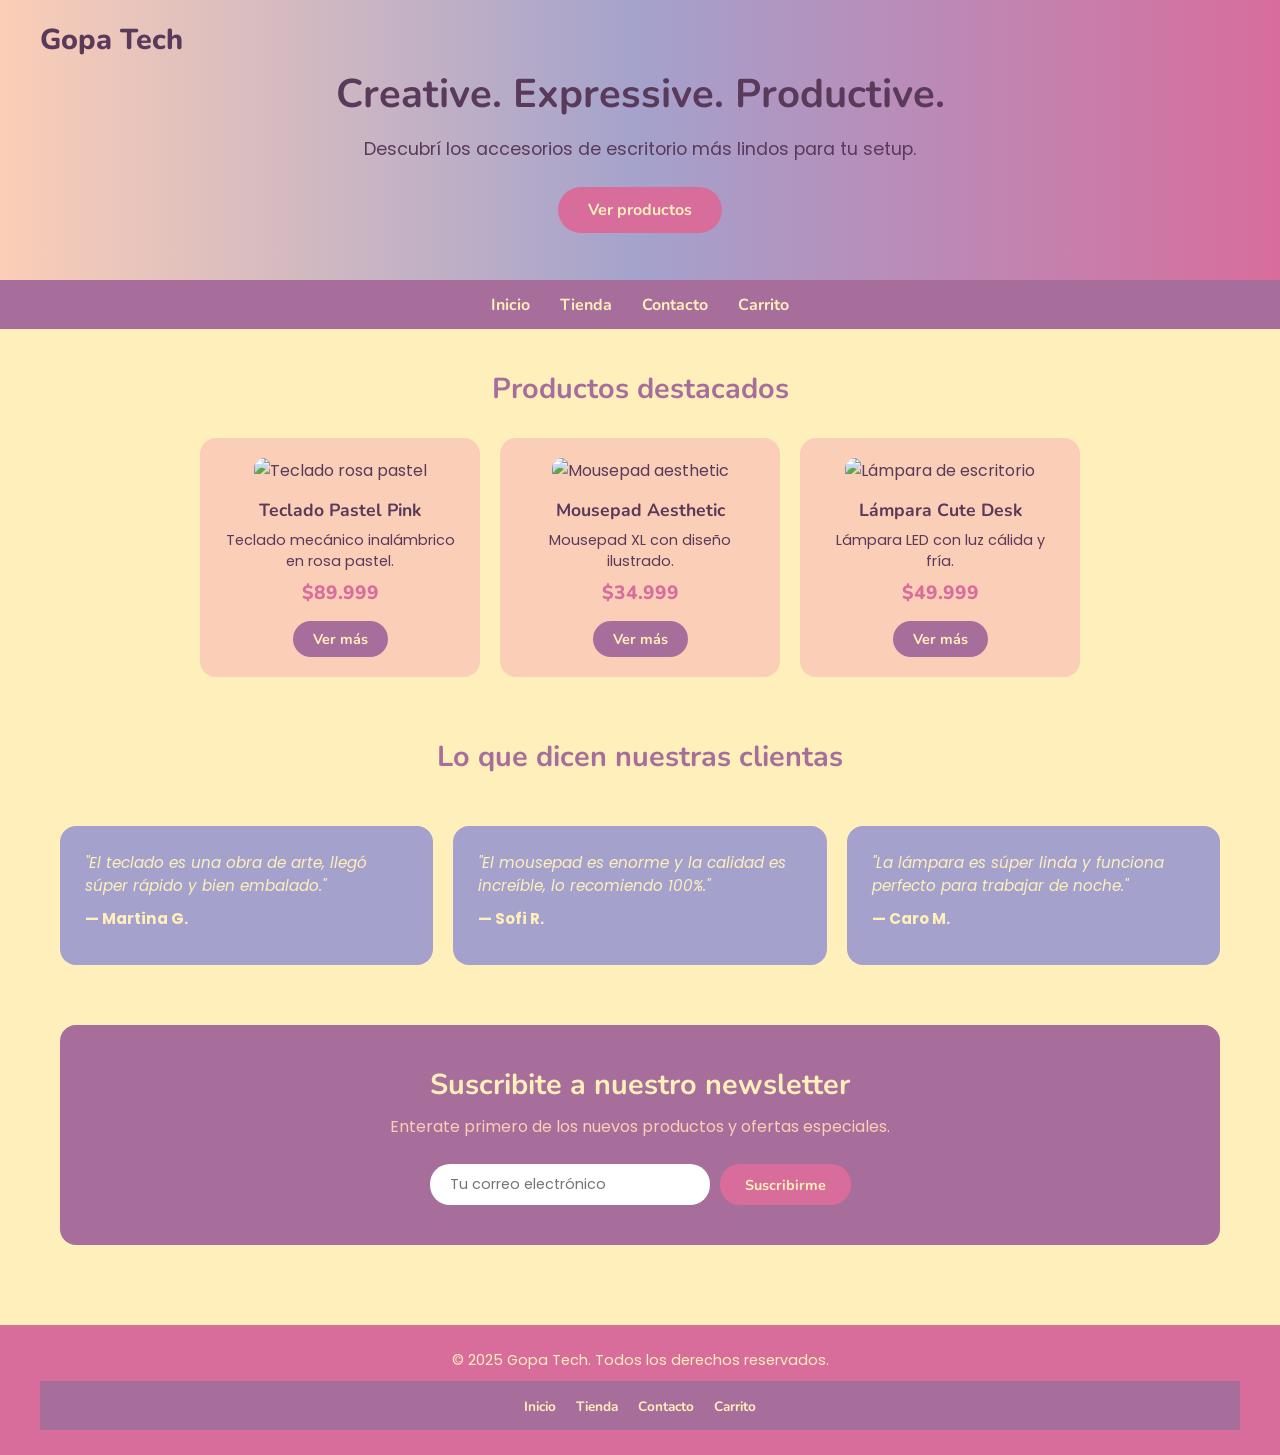
==== index.html @ 10c577bb "Estructura base del proyecto - HTML y CSS" ====
<!DOCTYPE html>
<html lang="es">
<head>
  <meta charset="UTF-8" />
  <meta name="viewport" content="width=device-width, initial-scale=1.0" />
  <title>Gopa Tech</title>
  <link rel="stylesheet" href="styles.css" />
</head>
<body>

  <!-- ENCABEZADO / BANNER -->
  <header class="banner">
    <h1>Gopa Tech</h1>
    <div class="banner-centro">
      <h2>Creative. Expressive. Productive.</h2>
      <p>Descubrí los accesorios de escritorio más lindos para tu setup.</p>
      <a href="tienda.html">Ver productos</a>
    </div>
  </header>

  <!-- NAVEGACIÓN -->
  <nav>
    <ul>
      <li><a href="index.html">Inicio</a></li>
      <li><a href="tienda.html">Tienda</a></li>
      <li><a href="contacto.html">Contacto</a></li>
      <li><a href="carrito.html">Carrito</a></li>
    </ul>
  </nav>

  <!-- CONTENIDO PRINCIPAL -->
  <main>

    <!-- SECCIÓN PRODUCTOS DESTACADOS -->
    <section class="productos-destacados">
      <h2>Productos destacados</h2>

      <div class="contenedor-productos">

        <article class="card-producto">
          <img src="img/teclado.jpg" alt="Teclado rosa pastel" />
          <h3>Teclado Pastel Pink</h3>
          <p>Teclado mecánico inalámbrico en rosa pastel.</p>
          <p class="precio">$89.999</p>
          <a href="tienda.html">Ver más</a>
        </article>

        <article class="card-producto">
          <img src="img/mousepad.jpg" alt="Mousepad aesthetic" />
          <h3>Mousepad Aesthetic</h3>
          <p>Mousepad XL con diseño ilustrado.</p>
          <p class="precio">$34.999</p>
          <a href="tienda.html">Ver más</a>
        </article>

        <article class="card-producto">
          <img src="img/lampara.jpg" alt="Lámpara de escritorio" />
          <h3>Lámpara Cute Desk</h3>
          <p>Lámpara LED con luz cálida y fría.</p>
          <p class="precio">$49.999</p>
          <a href="tienda.html">Ver más</a>
        </article>

      </div>
    </section>

    <!-- SECCIÓN RESEÑAS -->
    <section class="resenas">
      <h2>Lo que dicen nuestras clientas</h2>

      <section class="card-resena">
        <p>"El teclado es una obra de arte, llegó súper rápido y bien embalado."</p>
        <p><strong>— Martina G.</strong></p>
      </section>

      <section class="card-resena">
        <p>"El mousepad es enorme y la calidad es increíble, lo recomiendo 100%."</p>
        <p><strong>— Sofi R.</strong></p>
      </section>

      <section class="card-resena">
        <p>"La lámpara es súper linda y funciona perfecto para trabajar de noche."</p>
        <p><strong>— Caro M.</strong></p>
      </section>

    </section>

    <!-- SECCIÓN NEWSLETTER -->
    <section class="newsletter">
      <h2>Suscribite a nuestro newsletter</h2>
      <p>Enterate primero de los nuevos productos y ofertas especiales.</p>
      <form>
        <input type="email" placeholder="Tu correo electrónico" />
        <button type="submit">Suscribirme</button>
      </form>
    </section>

  </main>

  <!-- PIE DE PÁGINA -->
  <footer>
    <p>© 2025 Gopa Tech. Todos los derechos reservados.</p>
    <nav>
      <ul>
        <li><a href="index.html">Inicio</a></li>
        <li><a href="tienda.html">Tienda</a></li>
        <li><a href="contacto.html">Contacto</a></li>
        <li><a href="carrito.html">Carrito</a></li>
      </ul>
    </nav>
  </footer>

</body>
</html>
---- styles.css ----
/* ================================
   GOPA TECH — styles.css
   ================================ */

/* --- Google Fonts --- */
@import url('https://fonts.googleapis.com/css2?family=Nunito:wght@400;700;800&family=Poppins:wght@400;500&display=swap');

/* --- Reset básico --- */
* {
  margin: 0;
  padding: 0;
  box-sizing: border-box;
}

body {
  font-family: 'Poppins', sans-serif;
  background-color: #ffefba;
  color: #5a3a5a;
}

img {
  max-width: 100%;
}

a {
  text-decoration: none;
  color: #a76e9c;
}

ul {
  list-style: none;
}

h1, h2, h3 {
  font-family: 'Nunito', sans-serif;
}

/* ================================
   HEADER / BANNER
   ================================ */
.banner {
  background: linear-gradient(to right, #fbceb7, #a4a2cc, #d86d9c);
  padding: 40px 40px;
  min-height: 280px;
  position: relative;
  display: flex;
  flex-direction: column;
  justify-content: center;
}

.banner h1 {
  font-size: 1.8rem;
  color: #5a3a5a;
  font-weight: 800;
  position: absolute;
  top: 20px;
  left: 40px;
}

.banner-centro {
  text-align: center;
  margin-top: 20px;
}

.banner-centro h2 {
  font-size: 2.5rem;
  color: #5a3a5a;
  margin-bottom: 15px;
}

.banner-centro p {
  font-size: 1.1rem;
  color: #5a3a5a;
  margin-bottom: 25px;
}

.banner-centro a {
  background-color: #d86d9c;
  color: #ffefba;
  padding: 12px 30px;
  border-radius: 30px;
  font-family: 'Nunito', sans-serif;
  font-weight: 700;
  font-size: 1rem;
  display: inline-block;
}

.banner-centro a:hover {
  background-color: #a76e9c;
}

/* ================================
   NAV
   ================================ */
nav {
  background-color: #a76e9c;
  padding: 12px 40px;
}

nav ul {
  display: flex;
  justify-content: center;
  gap: 30px;
}

nav ul li a {
  color: #ffefba;
  font-family: 'Nunito', sans-serif;
  font-weight: 700;
  font-size: 1rem;
}

nav ul li a:hover {
  color: #fbceb7;
}

/* ================================
   MAIN
   ================================ */
main {
  padding: 40px 20px;
  max-width: 1200px;
  margin: 0 auto;
}

/* ================================
   HERO
   ================================ */
.hero {
  background: linear-gradient(to right, #fbceb7, #a4a2cc);
  padding: 60px 40px;
  text-align: center;
  border-radius: 16px;
  margin-bottom: 60px;
}

.hero h2 {
  font-size: 2.5rem;
  color: #5a3a5a;
  margin-bottom: 15px;
}

.hero p {
  font-size: 1.1rem;
  color: #5a3a5a;
  margin-bottom: 25px;
}

.hero a {
  background-color: #d86d9c;
  color: #ffefba;
  padding: 12px 30px;
  border-radius: 30px;
  font-family: 'Nunito', sans-serif;
  font-weight: 700;
  font-size: 1rem;
}

.hero a:hover {
  background-color: #a76e9c;
}

/* ================================
   PRODUCTOS DESTACADOS — FLEXBOX
   ================================ */
.productos-destacados {
  margin-bottom: 60px;
}

.productos-destacados h2 {
  font-size: 1.8rem;
  color: #a76e9c;
  margin-bottom: 30px;
  text-align: center;
}

.contenedor-productos {
  display: flex;
  flex-wrap: wrap;
  gap: 20px;
  justify-content: center;
}

.card-producto {
  background-color: #fbceb7;
  border-radius: 16px;
  padding: 20px;
  width: 280px;
  text-align: center;
}

.card-producto img {
  width: 100%;
  height: 180px;
  object-fit: cover;
  border-radius: 10px;
  margin-bottom: 15px;
}

.card-producto h3 {
  font-size: 1.1rem;
  color: #5a3a5a;
  margin-bottom: 8px;
}

.card-producto p {
  font-size: 0.9rem;
  color: #5a3a5a;
  margin-bottom: 8px;
}

.card-producto .precio {
  font-family: 'Nunito', sans-serif;
  font-weight: 800;
  font-size: 1.2rem;
  color: #d86d9c;
  margin-bottom: 15px;
}

.card-producto a {
  background-color: #a76e9c;
  color: #ffefba;
  padding: 8px 20px;
  border-radius: 20px;
  font-family: 'Nunito', sans-serif;
  font-weight: 700;
  font-size: 0.9rem;
  display: inline-block;
}

.card-producto a:hover {
  background-color: #d86d9c;
}

/* ================================
   RESEÑAS — GRID
   ================================ */
.resenas {
  margin-bottom: 60px;
}

.resenas h2 {
  font-size: 1.8rem;
  color: #a76e9c;
  margin-bottom: 30px;
  text-align: center;
}

.resenas {
  display: grid;
  grid-template-columns: 1fr 1fr 1fr;
  gap: 20px;
}

.resenas h2 {
  grid-column: 1 / 4;
}

.card-resena {
  background-color: #a4a2cc;
  border-radius: 16px;
  padding: 25px;
}

.card-resena p {
  font-size: 0.95rem;
  color: #ffefba;
  margin-bottom: 10px;
  font-style: italic;
}

.card-resena p strong {
  font-style: normal;
  color: #ffefba;
}

/* ================================
   NEWSLETTER
   ================================ */
.newsletter {
  background-color: #a76e9c;
  border-radius: 16px;
  padding: 40px;
  text-align: center;
  margin-bottom: 40px;
}

.newsletter h2 {
  font-size: 1.8rem;
  color: #ffefba;
  margin-bottom: 10px;
}

.newsletter p {
  color: #fbceb7;
  margin-bottom: 25px;
}

.newsletter form {
  display: flex;
  justify-content: center;
  gap: 10px;
  flex-wrap: wrap;
}

.newsletter input {
  padding: 10px 20px;
  border-radius: 20px;
  border: none;
  font-family: 'Poppins', sans-serif;
  font-size: 0.9rem;
  width: 280px;
}

.newsletter button {
  padding: 10px 25px;
  border-radius: 20px;
  border: none;
  background-color: #d86d9c;
  color: #ffefba;
  font-family: 'Nunito', sans-serif;
  font-weight: 700;
  font-size: 0.9rem;
  cursor: pointer;
}

.newsletter button:hover {
  background-color: #ffefba;
  color: #d86d9c;
}

/* ================================
   FOOTER
   ================================ */
footer {
  background-color: #d86d9c;
  padding: 25px 40px;
  text-align: center;
}

footer p {
  color: #ffefba;
  font-size: 0.9rem;
  margin-bottom: 10px;
}

footer nav ul {
  display: flex;
  justify-content: center;
  gap: 20px;
  background-color: transparent;
  padding: 0;
}

footer nav ul li a {
  color: #ffefba;
  font-size: 0.85rem;
}

footer nav ul li a:hover {
  color: #fbceb7;
}

/* ================================
   TÍTULO DE PÁGINA
   ================================ */
.titulo-pagina {
  text-align: center;
  margin-bottom: 40px;
}

.titulo-pagina h2 {
  font-size: 2rem;
  color: #a76e9c;
  margin-bottom: 10px;
}

.titulo-pagina p {
  font-size: 1rem;
  color: #5a3a5a;
}

/* ================================
   CATÁLOGO — FLEXBOX
   ================================ */
.catalogo {
  display: flex;
  flex-wrap: wrap;
  gap: 20px;
  justify-content: center;
  margin-bottom: 60px;
}

/* ================================
   MEDIA QUERIES
   ================================ */

/* Tablet */
@media (max-width: 768px) {
  .resenas {
    grid-template-columns: 1fr 1fr;
  }

  .resenas h2 {
    grid-column: 1 / 3;
  }

  nav ul {
    gap: 15px;
  }

  .hero h2 {
    font-size: 1.8rem;
  }
}

/* Mobile */
@media (max-width: 480px) {
  header {
    padding: 20px;
  }

  header h1 {
    font-size: 1.8rem;
  }

  .hero {
    padding: 40px 20px;
  }

  .hero h2 {
    font-size: 1.5rem;
  }

  .contenedor-productos {
    flex-direction: column;
    align-items: center;
  }

  .resenas {
    grid-template-columns: 1fr;
  }

  .resenas h2 {
    grid-column: 1 / 2;
  }

  nav ul {
    flex-direction: column;
    align-items: center;
    gap: 10px;
  }

  footer nav ul {
    flex-direction: column;
    gap: 8px;
  }
}
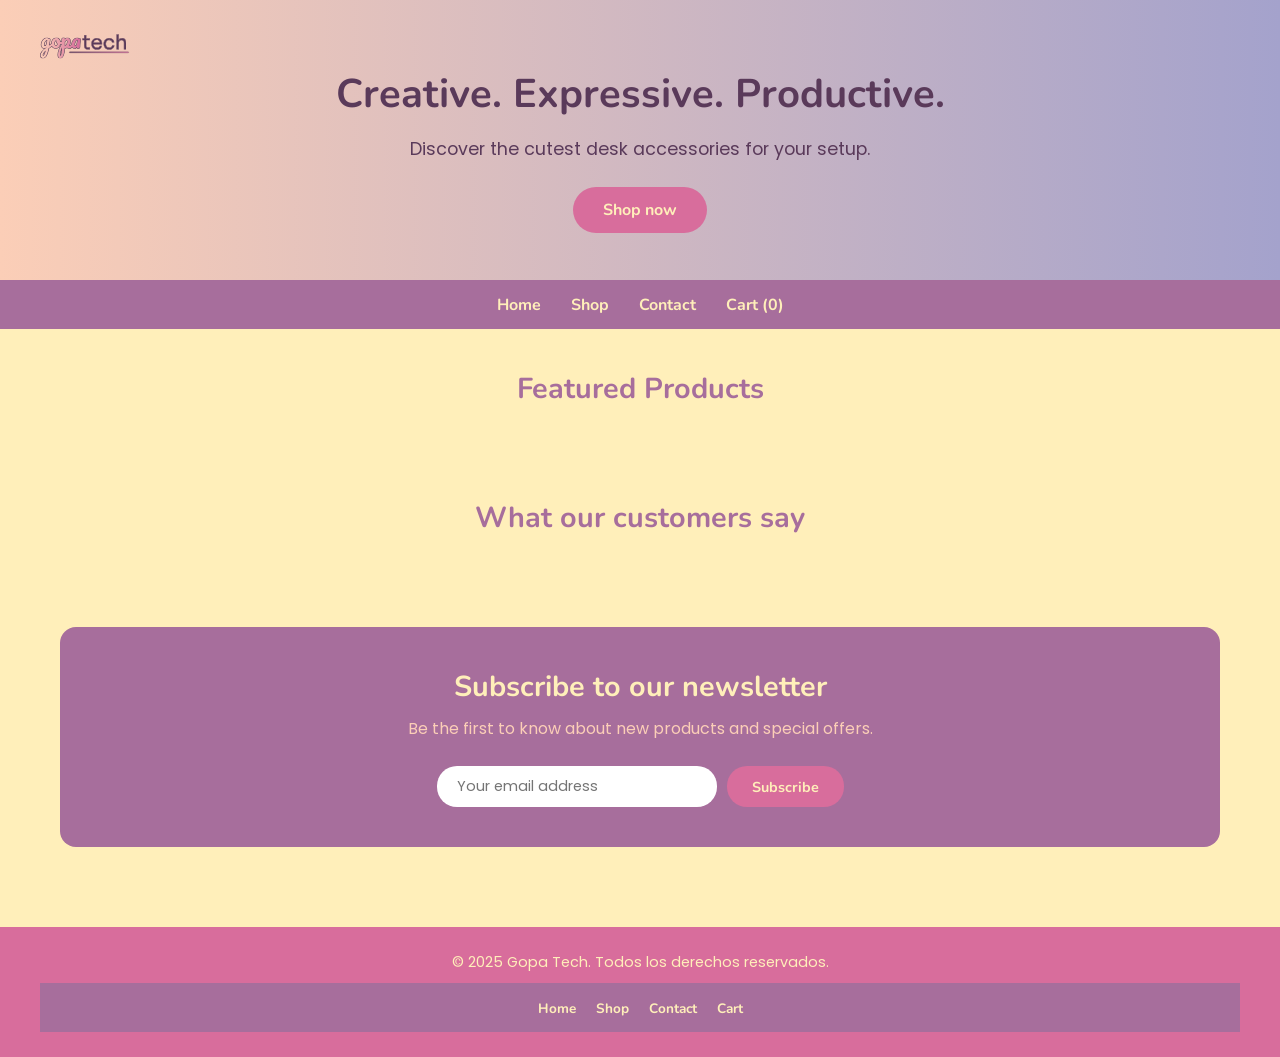
==== commit b81c1f74: "Proyecto final completo - traduccion a ingles, README actualizado" ====
--- a/index.html
+++ b/index.html
@@ -10,88 +10,70 @@
 
   <!-- ENCABEZADO / BANNER -->
   <header class="banner">
-    <h1>Gopa Tech</h1>
+    <img src="img/logo.svg" alt="Gopa Tech" class="logo-imagen" />
     <div class="banner-centro">
       <h2>Creative. Expressive. Productive.</h2>
-      <p>Descubrí los accesorios de escritorio más lindos para tu setup.</p>
-      <a href="tienda.html">Ver productos</a>
+      <p>Discover the cutest desk accessories for your setup.</p>
+      <a href="tienda.html">Shop now</a>
     </div>
   </header>
 
   <!-- NAVEGACIÓN -->
   <nav>
     <ul>
-      <li><a href="index.html">Inicio</a></li>
-      <li><a href="tienda.html">Tienda</a></li>
-      <li><a href="contacto.html">Contacto</a></li>
-      <li><a href="carrito.html">Carrito</a></li>
+      <li><a href="index.html">Home</a></li>
+      <li><a href="tienda.html">Shop</a></li>
+      <li><a href="contacto.html">Contact</a></li>
+      <li><button class="link-carrito" id="abrir-carrito">Cart <span id="contador-carrito">(0)</span></button></li>
     </ul>
   </nav>
+
+  <!-- PANEL LATERAL DEL CARRITO -->
+  <div id="fondo-carrito" class="fondo-carrito"></div>
+  <aside id="panel-carrito" class="panel-carrito">
+    <div class="panel-carrito-header">
+      <h2>Cart</h2>
+      <button id="cerrar-carrito" class="cerrar-carrito" aria-label="Cerrar carrito">✕</button>
+    </div>
+
+    <div id="panel-carrito-items" class="panel-carrito-items">
+      <!-- Se llena con JavaScript -->
+    </div>
+
+    <div class="panel-carrito-footer">
+      <p class="panel-carrito-total">Total: <span id="panel-carrito-total">$0</span></p>
+      <a href="carrito.html" class="btn-ver-carrito">View full cart</a>
+    </div>
+  </aside>
 
   <!-- CONTENIDO PRINCIPAL -->
   <main>
 
     <!-- SECCIÓN PRODUCTOS DESTACADOS -->
     <section class="productos-destacados">
-      <h2>Productos destacados</h2>
+      <h2>Featured Products</h2>
 
-      <div class="contenedor-productos">
-
-        <article class="card-producto">
-          <img src="img/teclado.jpg" alt="Teclado rosa pastel" />
-          <h3>Teclado Pastel Pink</h3>
-          <p>Teclado mecánico inalámbrico en rosa pastel.</p>
-          <p class="precio">$89.999</p>
-          <a href="tienda.html">Ver más</a>
-        </article>
-
-        <article class="card-producto">
-          <img src="img/mousepad.jpg" alt="Mousepad aesthetic" />
-          <h3>Mousepad Aesthetic</h3>
-          <p>Mousepad XL con diseño ilustrado.</p>
-          <p class="precio">$34.999</p>
-          <a href="tienda.html">Ver más</a>
-        </article>
-
-        <article class="card-producto">
-          <img src="img/lampara.jpg" alt="Lámpara de escritorio" />
-          <h3>Lámpara Cute Desk</h3>
-          <p>Lámpara LED con luz cálida y fría.</p>
-          <p class="precio">$49.999</p>
-          <a href="tienda.html">Ver más</a>
-        </article>
-
+      <div class="contenedor-productos" id="destacados">
       </div>
     </section>
 
     <!-- SECCIÓN RESEÑAS -->
     <section class="resenas">
-      <h2>Lo que dicen nuestras clientas</h2>
+      <h2>What our customers say</h2>
 
-      <section class="card-resena">
-        <p>"El teclado es una obra de arte, llegó súper rápido y bien embalado."</p>
-        <p><strong>— Martina G.</strong></p>
-      </section>
-
-      <section class="card-resena">
-        <p>"El mousepad es enorme y la calidad es increíble, lo recomiendo 100%."</p>
-        <p><strong>— Sofi R.</strong></p>
-      </section>
-
-      <section class="card-resena">
-        <p>"La lámpara es súper linda y funciona perfecto para trabajar de noche."</p>
-        <p><strong>— Caro M.</strong></p>
-      </section>
+      <div id="lista-resenas" class="lista-resenas">
+        <!-- Se llena con JavaScript -->
+      </div>
 
     </section>
 
     <!-- SECCIÓN NEWSLETTER -->
     <section class="newsletter">
-      <h2>Suscribite a nuestro newsletter</h2>
-      <p>Enterate primero de los nuevos productos y ofertas especiales.</p>
+      <h2>Subscribe to our newsletter</h2>
+      <p>Be the first to know about new products and special offers.</p>
       <form>
-        <input type="email" placeholder="Tu correo electrónico" />
-        <button type="submit">Suscribirme</button>
+        <input type="email" placeholder="Your email address" />
+        <button type="submit">Subscribe</button>
       </form>
     </section>
 
@@ -102,13 +84,14 @@
     <p>© 2025 Gopa Tech. Todos los derechos reservados.</p>
     <nav>
       <ul>
-        <li><a href="index.html">Inicio</a></li>
-        <li><a href="tienda.html">Tienda</a></li>
-        <li><a href="contacto.html">Contacto</a></li>
-        <li><a href="carrito.html">Carrito</a></li>
+        <li><a href="index.html">Home</a></li>
+        <li><a href="tienda.html">Shop</a></li>
+        <li><a href="contacto.html">Contact</a></li>
+        <li><a href="carrito.html">Cart</a></li>
       </ul>
     </nav>
   </footer>
 
+  <script src="script.js"></script>
 </body>
 </html>
--- a/styles.css
+++ b/styles.css
@@ -1,9 +1,5 @@
-/* ================================
-   GOPA TECH — styles.css
-   ================================ */
-
 /* --- Google Fonts --- */
-@import url('https://fonts.googleapis.com/css2?family=Nunito:wght@400;700;800&family=Poppins:wght@400;500&display=swap');
+@import url('https://fonts.googleapis.com/css2?family=Nunito:wght@400;700;800&family=Poppins:wght@400;500&family=Pacifico&family=Sora:wght@400;600;700&display=swap');
 
 /* --- Reset básico --- */
 * {
@@ -39,7 +35,7 @@
    HEADER / BANNER
    ================================ */
 .banner {
-  background: linear-gradient(to right, #fbceb7, #a4a2cc, #d86d9c);
+  background: linear-gradient(to right, #fbceb7, #a4a2cc);
   padding: 40px 40px;
   min-height: 280px;
   position: relative;
@@ -48,13 +44,12 @@
   justify-content: center;
 }
 
-.banner h1 {
-  font-size: 1.8rem;
-  color: #5a3a5a;
-  font-weight: 800;
+.logo-imagen {
   position: absolute;
   top: 20px;
   left: 40px;
+  max-height: 50px;
+  width: auto;
 }
 
 .banner-centro {
@@ -232,6 +227,22 @@
   background-color: #d86d9c;
 }
 
+.card-producto .btn-agregar {
+  background-color: #a76e9c;
+  color: #ffefba;
+  padding: 8px 20px;
+  border-radius: 20px;
+  border: none;
+  font-family: 'Nunito', sans-serif;
+  font-weight: 700;
+  font-size: 0.9rem;
+  cursor: pointer;
+}
+
+.card-producto .btn-agregar:hover {
+  background-color: #d86d9c;
+}
+
 /* ================================
    RESEÑAS — GRID
    ================================ */
@@ -246,14 +257,10 @@
   text-align: center;
 }
 
-.resenas {
+.lista-resenas {
   display: grid;
   grid-template-columns: 1fr 1fr 1fr;
   gap: 20px;
-}
-
-.resenas h2 {
-  grid-column: 1 / 4;
 }
 
 .card-resena {
@@ -272,6 +279,11 @@
 .card-resena p strong {
   font-style: normal;
   color: #ffefba;
+}
+
+.card-resena .estrellas {
+  font-size: 0.9rem;
+  margin-bottom: 8px;
 }
 
 /* ================================
@@ -392,17 +404,335 @@
 }
 
 /* ================================
+   BOTÓN CARRITO EN NAV
+   ================================ */
+.link-carrito {
+  background: none;
+  border: none;
+  color: #ffefba;
+  font-family: 'Nunito', sans-serif;
+  font-weight: 700;
+  font-size: 1rem;
+  cursor: pointer;
+  padding: 0;
+}
+
+.link-carrito:hover {
+  color: #fbceb7;
+}
+
+/* ================================
+   PANEL LATERAL DEL CARRITO
+   ================================ */
+.fondo-carrito {
+  position: fixed;
+  top: 0;
+  left: 0;
+  width: 100%;
+  height: 100%;
+  background-color: rgba(0, 0, 0, 0.4);
+  z-index: 998;
+  display: none;
+}
+
+.fondo-carrito.activo {
+  display: block;
+}
+
+.panel-carrito {
+  position: fixed;
+  top: 0;
+  right: -380px;
+  width: 350px;
+  height: 100%;
+  background-color: #ffefba;
+  z-index: 999;
+  padding: 25px;
+  display: flex;
+  flex-direction: column;
+  transition: right 0.3s ease;
+  box-shadow: -4px 0 20px rgba(0, 0, 0, 0.2);
+}
+
+.panel-carrito.activo {
+  right: 0;
+}
+
+.panel-carrito-header {
+  display: flex;
+  justify-content: space-between;
+  align-items: center;
+  margin-bottom: 20px;
+  border-bottom: 2px solid #a4a2cc;
+  padding-bottom: 15px;
+}
+
+.panel-carrito-header h2 {
+  font-size: 1.4rem;
+  color: #a76e9c;
+}
+
+.cerrar-carrito {
+  background: none;
+  border: none;
+  font-size: 1.4rem;
+  color: #5a3a5a;
+  cursor: pointer;
+}
+
+.panel-carrito-items {
+  flex: 1;
+  overflow-y: auto;
+}
+
+.panel-item {
+  display: flex;
+  gap: 12px;
+  align-items: center;
+  margin-bottom: 15px;
+  padding-bottom: 15px;
+  border-bottom: 1px solid #fbceb7;
+}
+
+.panel-item img {
+  width: 60px;
+  height: 60px;
+  object-fit: cover;
+  border-radius: 10px;
+  background-color: #ffffff;
+}
+
+.panel-item-info {
+  flex: 1;
+}
+
+.panel-item-info h4 {
+  font-size: 0.85rem;
+  color: #5a3a5a;
+  margin-bottom: 4px;
+}
+
+.panel-item-info p {
+  font-size: 0.8rem;
+  color: #a76e9c;
+  font-weight: 700;
+}
+
+.panel-item-cantidad {
+  font-size: 0.75rem;
+  color: #5a3a5a;
+}
+
+.panel-carrito-footer {
+  border-top: 2px solid #a4a2cc;
+  padding-top: 15px;
+}
+
+.panel-carrito-total {
+  font-family: 'Nunito', sans-serif;
+  font-weight: 800;
+  font-size: 1.1rem;
+  color: #5a3a5a;
+  margin-bottom: 15px;
+  text-align: center;
+}
+
+.btn-ver-carrito {
+  display: block;
+  text-align: center;
+  background-color: #d86d9c;
+  color: #ffefba;
+  padding: 10px;
+  border-radius: 20px;
+  font-family: 'Nunito', sans-serif;
+  font-weight: 700;
+}
+
+.btn-ver-carrito:hover {
+  background-color: #a76e9c;
+}
+
+.carrito-vacio-mensaje {
+  text-align: center;
+  color: #5a3a5a;
+  padding: 30px 0;
+}
+
+/* ================================
+   PÁGINA CARRITO COMPLETA
+   ================================ */
+.carrito-pagina {
+  display: flex;
+  gap: 40px;
+  align-items: flex-start;
+  margin-bottom: 60px;
+}
+
+.lista-carrito {
+  flex: 2;
+}
+
+.item-carrito {
+  display: flex;
+  align-items: center;
+  gap: 20px;
+  background-color: #fbceb7;
+  border-radius: 16px;
+  padding: 15px 20px;
+  margin-bottom: 15px;
+}
+
+.item-carrito img {
+  width: 80px;
+  height: 80px;
+  object-fit: cover;
+  border-radius: 10px;
+  background-color: #ffffff;
+}
+
+.item-carrito-info {
+  flex: 1;
+}
+
+.item-carrito-info h4 {
+  font-size: 1rem;
+  color: #5a3a5a;
+  margin-bottom: 5px;
+}
+
+.item-carrito-info p {
+  font-size: 0.9rem;
+  color: #a76e9c;
+  font-weight: 700;
+}
+
+.item-carrito-cantidad {
+  display: flex;
+  align-items: center;
+  gap: 10px;
+}
+
+.btn-cantidad {
+  background-color: #a76e9c;
+  color: #ffefba;
+  border: none;
+  width: 28px;
+  height: 28px;
+  border-radius: 50%;
+  font-size: 1rem;
+  font-weight: 700;
+  cursor: pointer;
+}
+
+.btn-cantidad:hover {
+  background-color: #d86d9c;
+}
+
+.cantidad-numero {
+  font-family: 'Nunito', sans-serif;
+  font-weight: 700;
+  color: #5a3a5a;
+  min-width: 20px;
+  text-align: center;
+}
+
+.item-carrito-subtotal {
+  font-family: 'Nunito', sans-serif;
+  font-weight: 800;
+  color: #d86d9c;
+  min-width: 80px;
+  text-align: right;
+}
+
+.btn-eliminar {
+  background: none;
+  border: none;
+  font-size: 1.2rem;
+  cursor: pointer;
+  color: #5a3a5a;
+}
+
+.btn-eliminar:hover {
+  color: #d86d9c;
+}
+
+.resumen-carrito {
+  flex: 1;
+  background-color: #a4a2cc;
+  border-radius: 16px;
+  padding: 25px;
+  position: sticky;
+  top: 20px;
+}
+
+.resumen-carrito h3 {
+  font-size: 1.3rem;
+  color: #ffefba;
+  margin-bottom: 15px;
+}
+
+.resumen-linea {
+  font-family: 'Nunito', sans-serif;
+  font-weight: 800;
+  font-size: 1.2rem;
+  color: #ffefba;
+  margin-bottom: 20px;
+}
+
+.btn-finalizar {
+  width: 100%;
+  padding: 12px;
+  background-color: #d86d9c;
+  color: #ffefba;
+  border: none;
+  border-radius: 20px;
+  font-family: 'Nunito', sans-serif;
+  font-weight: 700;
+  font-size: 1rem;
+  cursor: pointer;
+}
+
+.btn-finalizar:hover {
+  background-color: #ffefba;
+  color: #a76e9c;
+}
+
+.mensaje-compra {
+  margin-top: 15px;
+  text-align: center;
+  font-weight: 700;
+  color: #ffefba;
+}
+
+.carrito-vacio-pagina {
+  text-align: center;
+  padding: 60px 20px;
+  color: #5a3a5a;
+}
+
+.carrito-vacio-pagina a {
+  display: inline-block;
+  margin-top: 15px;
+  background-color: #d86d9c;
+  color: #ffefba;
+  padding: 10px 25px;
+  border-radius: 20px;
+  font-family: 'Nunito', sans-serif;
+  font-weight: 700;
+}
+
+.carrito-vacio-pagina a:hover {
+  background-color: #a76e9c;
+}
+
+/* ================================
    MEDIA QUERIES
    ================================ */
 
 /* Tablet */
 @media (max-width: 768px) {
-  .resenas {
+  .lista-resenas {
     grid-template-columns: 1fr 1fr;
-  }
-
-  .resenas h2 {
-    grid-column: 1 / 3;
   }
 
   nav ul {
@@ -437,12 +767,8 @@
     align-items: center;
   }
 
-  .resenas {
+  .lista-resenas {
     grid-template-columns: 1fr;
-  }
-
-  .resenas h2 {
-    grid-column: 1 / 2;
   }
 
   nav ul {
@@ -455,4 +781,17 @@
     flex-direction: column;
     gap: 8px;
   }
+
+  .panel-carrito {
+    width: 85%;
+    right: -100%;
+  }
+
+  .carrito-pagina {
+    flex-direction: column;
+  }
+
+  .item-carrito {
+    flex-wrap: wrap;
+  }
 }
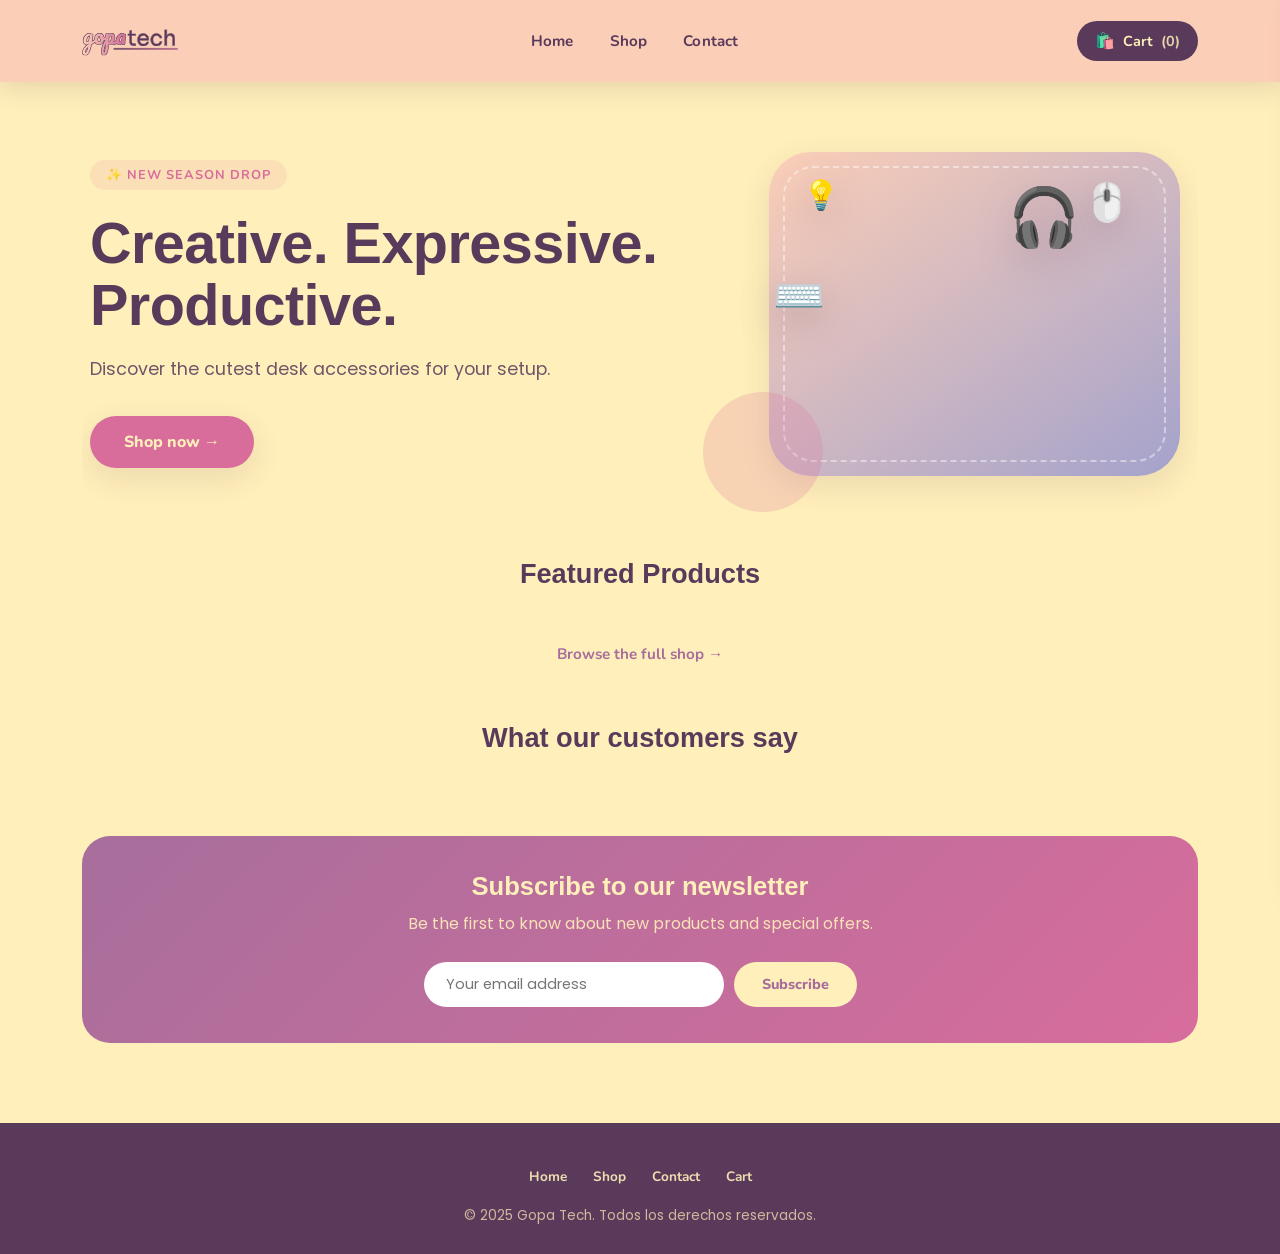
==== commit 67c333ea: "Modernizar identidad visual: navbar real, hero con personalidad, cards balanceadas - Navbar consolid" ====
--- a/index.html
+++ b/index.html
@@ -8,25 +8,28 @@
 </head>
 <body>
 
-  <!-- ENCABEZADO / BANNER -->
-  <header class="banner">
-    <img src="img/logo.svg" alt="Gopa Tech" class="logo-imagen" />
-    <div class="banner-centro">
-      <h2>Creative. Expressive. Productive.</h2>
-      <p>Discover the cutest desk accessories for your setup.</p>
-      <a href="tienda.html">Shop now</a>
+  <!-- NAVBAR -->
+  <header class="navbar">
+    <div class="navbar-inner">
+      <a href="index.html" class="navbar-brand">
+        <img src="img/logo.svg" alt="Gopa Tech" class="logo-imagen" />
+      </a>
+
+      <nav class="navbar-nav">
+        <ul>
+          <li><a href="index.html">Home</a></li>
+          <li><a href="tienda.html">Shop</a></li>
+          <li><a href="contacto.html">Contact</a></li>
+        </ul>
+      </nav>
+
+      <button class="link-carrito" id="abrir-carrito">
+        <span class="cart-emoji" aria-hidden="true">🛍️</span>
+        <span class="cart-label">Cart</span>
+        <span id="contador-carrito" class="cart-count">(0)</span>
+      </button>
     </div>
   </header>
-
-  <!-- NAVEGACIÓN -->
-  <nav>
-    <ul>
-      <li><a href="index.html">Home</a></li>
-      <li><a href="tienda.html">Shop</a></li>
-      <li><a href="contacto.html">Contact</a></li>
-      <li><button class="link-carrito" id="abrir-carrito">Cart <span id="contador-carrito">(0)</span></button></li>
-    </ul>
-  </nav>
 
   <!-- PANEL LATERAL DEL CARRITO -->
   <div id="fondo-carrito" class="fondo-carrito"></div>
@@ -49,12 +52,35 @@
   <!-- CONTENIDO PRINCIPAL -->
   <main>
 
+    <!-- HERO -->
+    <section class="hero">
+      <div class="hero-inner">
+        <div class="hero-copy">
+          <p class="hero-kicker">✨ New season drop</p>
+          <h1 class="hero-title">Creative. Expressive.<br />Productive.</h1>
+          <p class="hero-subtitle">Discover the cutest desk accessories for your setup.</p>
+          <a href="tienda.html" class="btn-primary">Shop now →</a>
+        </div>
+
+        <div class="hero-visual" aria-hidden="true">
+          <span class="hero-mat"></span>
+          <span class="hero-blob hero-blob--2"></span>
+          <span class="hero-emoji">🎧</span>
+          <span class="hero-emoji hero-emoji--2">⌨️</span>
+          <span class="hero-emoji hero-emoji--3">🖱️</span>
+          <span class="hero-emoji hero-emoji--4">💡</span>
+        </div>
+      </div>
+    </section>
+
     <!-- SECCIÓN PRODUCTOS DESTACADOS -->
     <section class="productos-destacados">
       <h2>Featured Products</h2>
 
       <div class="contenedor-productos" id="destacados">
       </div>
+
+      <a href="tienda.html" class="ver-catalogo">Browse the full shop →</a>
     </section>
 
     <!-- SECCIÓN RESEÑAS -->
@@ -81,15 +107,17 @@
 
   <!-- PIE DE PÁGINA -->
   <footer>
-    <p>© 2025 Gopa Tech. Todos los derechos reservados.</p>
-    <nav>
-      <ul>
-        <li><a href="index.html">Home</a></li>
-        <li><a href="tienda.html">Shop</a></li>
-        <li><a href="contacto.html">Contact</a></li>
-        <li><a href="carrito.html">Cart</a></li>
-      </ul>
-    </nav>
+    <div class="footer-inner">
+      <nav>
+        <ul>
+          <li><a href="index.html">Home</a></li>
+          <li><a href="tienda.html">Shop</a></li>
+          <li><a href="contacto.html">Contact</a></li>
+          <li><a href="carrito.html">Cart</a></li>
+        </ul>
+      </nav>
+      <p>© 2025 Gopa Tech. Todos los derechos reservados.</p>
+    </div>
   </footer>
 
   <script src="script.js"></script>
--- a/styles.css
+++ b/styles.css
@@ -8,10 +8,39 @@
   box-sizing: border-box;
 }
 
+/* ================================
+   DESIGN TOKENS
+   (misma paleta de siempre, ahora en variables)
+   ================================ */
+:root {
+  --rosa-deep: #a76e9c;
+  --rosa: #d86d9c;
+  --durazno: #fbceb7;
+  --lavanda: #a4a2cc;
+  --crema: #ffefba;
+  --ink: #5a3a5a;
+  --white: #ffffff;
+
+  --font-display: 'Sora', sans-serif;
+  --font-heading: 'Nunito', sans-serif;
+  --font-body: 'Poppins', sans-serif;
+  --font-script: 'Pacifico', cursive;
+
+  --radius-sm: 10px;
+  --radius-md: 16px;
+  --radius-lg: 28px;
+  --radius-pill: 999px;
+
+  --shadow-soft: 0 10px 30px rgba(90, 58, 90, 0.12);
+  --shadow-hover: 0 16px 36px rgba(90, 58, 90, 0.18);
+
+  --container: 1180px;
+}
+
 body {
-  font-family: 'Poppins', sans-serif;
-  background-color: #ffefba;
-  color: #5a3a5a;
+  font-family: var(--font-body);
+  background-color: var(--crema);
+  color: var(--ink);
 }
 
 img {
@@ -20,7 +49,7 @@
 
 a {
   text-decoration: none;
-  color: #a76e9c;
+  color: var(--rosa-deep);
 }
 
 ul {
@@ -28,284 +57,513 @@
 }
 
 h1, h2, h3 {
-  font-family: 'Nunito', sans-serif;
-}
-
-/* ================================
-   HEADER / BANNER
-   ================================ */
-.banner {
-  background: linear-gradient(to right, #fbceb7, #a4a2cc);
-  padding: 40px 40px;
-  min-height: 280px;
-  position: relative;
-  display: flex;
-  flex-direction: column;
-  justify-content: center;
-}
-
-.logo-imagen {
-  position: absolute;
-  top: 20px;
-  left: 40px;
-  max-height: 50px;
+  font-family: var(--font-heading);
+}
+
+/* ================================
+   NAVBAR (logo + nav + carrito, sticky)
+   ================================ */
+.navbar {
+  position: sticky;
+  top: 0;
+  z-index: 500;
+  background: var(--durazno);
+  box-shadow: 0 6px 24px rgba(90, 58, 90, 0.15);
+}
+
+.navbar-inner {
+  max-width: var(--container);
+  margin: 0 auto;
+  padding: 14px 32px;
+  display: flex;
+  align-items: center;
+  justify-content: space-between;
+  gap: 24px;
+}
+
+.navbar-brand {
+  display: inline-flex;
+  align-items: center;
+  flex-shrink: 0;
+}
+
+.navbar .logo-imagen {
+  max-height: 54px;
   width: auto;
-}
-
-.banner-centro {
-  text-align: center;
-  margin-top: 20px;
-}
-
-.banner-centro h2 {
-  font-size: 2.5rem;
-  color: #5a3a5a;
-  margin-bottom: 15px;
-}
-
-.banner-centro p {
-  font-size: 1.1rem;
-  color: #5a3a5a;
-  margin-bottom: 25px;
-}
-
-.banner-centro a {
-  background-color: #d86d9c;
-  color: #ffefba;
-  padding: 12px 30px;
-  border-radius: 30px;
-  font-family: 'Nunito', sans-serif;
-  font-weight: 700;
-  font-size: 1rem;
-  display: inline-block;
-}
-
-.banner-centro a:hover {
-  background-color: #a76e9c;
-}
-
-/* ================================
-   NAV
-   ================================ */
-nav {
-  background-color: #a76e9c;
-  padding: 12px 40px;
-}
-
-nav ul {
-  display: flex;
-  justify-content: center;
-  gap: 30px;
-}
-
-nav ul li a {
-  color: #ffefba;
-  font-family: 'Nunito', sans-serif;
-  font-weight: 700;
-  font-size: 1rem;
-}
-
-nav ul li a:hover {
-  color: #fbceb7;
-}
-
-/* ================================
-   MAIN
-   ================================ */
-main {
-  padding: 40px 20px;
-  max-width: 1200px;
-  margin: 0 auto;
-}
-
-/* ================================
-   HERO
-   ================================ */
-.hero {
-  background: linear-gradient(to right, #fbceb7, #a4a2cc);
-  padding: 60px 40px;
-  text-align: center;
-  border-radius: 16px;
-  margin-bottom: 60px;
-}
-
-.hero h2 {
-  font-size: 2.5rem;
-  color: #5a3a5a;
-  margin-bottom: 15px;
-}
-
-.hero p {
-  font-size: 1.1rem;
-  color: #5a3a5a;
-  margin-bottom: 25px;
-}
-
-.hero a {
-  background-color: #d86d9c;
-  color: #ffefba;
-  padding: 12px 30px;
-  border-radius: 30px;
-  font-family: 'Nunito', sans-serif;
-  font-weight: 700;
-  font-size: 1rem;
-}
-
-.hero a:hover {
-  background-color: #a76e9c;
-}
-
-/* ================================
-   PRODUCTOS DESTACADOS — FLEXBOX
-   ================================ */
-.productos-destacados {
-  margin-bottom: 60px;
-}
-
-.productos-destacados h2 {
-  font-size: 1.8rem;
-  color: #a76e9c;
-  margin-bottom: 30px;
-  text-align: center;
-}
-
-.contenedor-productos {
-  display: flex;
+  display: block;
+}
+
+.navbar-nav ul {
+  display: flex;
+  align-items: center;
+  gap: 32px;
   flex-wrap: wrap;
-  gap: 20px;
-  justify-content: center;
-}
-
-.card-producto {
-  background-color: #fbceb7;
-  border-radius: 16px;
-  padding: 20px;
-  width: 280px;
-  text-align: center;
-}
-
-.card-producto img {
-  width: 100%;
-  height: 180px;
-  object-fit: cover;
-  border-radius: 10px;
-  margin-bottom: 15px;
-}
-
-.card-producto h3 {
-  font-size: 1.1rem;
-  color: #5a3a5a;
-  margin-bottom: 8px;
-}
-
-.card-producto p {
-  font-size: 0.9rem;
-  color: #5a3a5a;
-  margin-bottom: 8px;
-}
-
-.card-producto .precio {
-  font-family: 'Nunito', sans-serif;
-  font-weight: 800;
-  font-size: 1.2rem;
-  color: #d86d9c;
-  margin-bottom: 15px;
-}
-
-.card-producto a {
-  background-color: #a76e9c;
-  color: #ffefba;
-  padding: 8px 20px;
-  border-radius: 20px;
-  font-family: 'Nunito', sans-serif;
-  font-weight: 700;
-  font-size: 0.9rem;
-  display: inline-block;
-}
-
-.card-producto a:hover {
-  background-color: #d86d9c;
-}
-
-.card-producto .btn-agregar {
-  background-color: #a76e9c;
-  color: #ffefba;
-  padding: 8px 20px;
-  border-radius: 20px;
+}
+
+.navbar-nav a {
+  color: var(--ink);
+  font-family: var(--font-heading);
+  font-weight: 700;
+  font-size: 0.95rem;
+  letter-spacing: 0.01em;
+  padding: 6px 2px;
+  border-bottom: 2px solid transparent;
+  transition: color 0.2s ease, border-color 0.2s ease;
+}
+
+.navbar-nav a:hover {
+  color: var(--rosa);
+  border-color: var(--rosa);
+}
+
+/* ================================
+   BOTÓN CARRITO EN NAV
+   ================================ */
+.link-carrito {
+  display: inline-flex;
+  align-items: center;
+  gap: 8px;
+  background-color: var(--ink);
   border: none;
-  font-family: 'Nunito', sans-serif;
+  color: var(--crema);
+  font-family: var(--font-heading);
   font-weight: 700;
   font-size: 0.9rem;
   cursor: pointer;
-}
-
-.card-producto .btn-agregar:hover {
-  background-color: #d86d9c;
-}
-
-/* ================================
-   RESEÑAS — GRID
+  padding: 10px 18px;
+  border-radius: var(--radius-pill);
+  transition: background-color 0.2s ease, transform 0.15s ease;
+  flex-shrink: 0;
+}
+
+.link-carrito:hover {
+  background-color: var(--rosa);
+  transform: translateY(-1px);
+}
+
+.cart-emoji {
+  font-size: 1rem;
+  line-height: 1;
+}
+
+.cart-count {
+  opacity: 0.85;
+}
+
+/* ================================
+   MAIN
+   ================================ */
+main {
+  max-width: var(--container);
+  margin: 0 auto;
+  padding: 0 32px 40px;
+}
+
+/* ================================
+   HERO (solo Home)
+   ================================ */
+.hero {
+  position: relative;
+  padding: 72px 8px 88px;
+  overflow: hidden;
+}
+
+.hero-inner {
+  display: grid;
+  grid-template-columns: 1.1fr 0.9fr;
+  align-items: center;
+  gap: 40px;
+}
+
+.hero-kicker {
+  display: inline-block;
+  font-family: var(--font-heading);
+  font-weight: 700;
+  font-size: 0.8rem;
+  letter-spacing: 0.08em;
+  text-transform: uppercase;
+  color: var(--rosa);
+  background: rgba(216, 109, 156, 0.12);
+  padding: 6px 16px;
+  border-radius: var(--radius-pill);
+  margin-bottom: 22px;
+}
+
+.hero-title {
+  font-family: var(--font-display);
+  font-weight: 700;
+  font-size: clamp(2.4rem, 5vw, 3.6rem);
+  line-height: 1.08;
+  color: var(--ink);
+  margin-bottom: 20px;
+  letter-spacing: -0.01em;
+}
+
+.hero-subtitle {
+  font-size: 1.1rem;
+  color: var(--ink);
+  opacity: 0.85;
+  max-width: 42ch;
+  margin-bottom: 34px;
+}
+
+.btn-primary {
+  display: inline-flex;
+  align-items: center;
+  gap: 8px;
+  background-color: var(--rosa);
+  color: var(--crema);
+  padding: 15px 34px;
+  border-radius: var(--radius-pill);
+  font-family: var(--font-heading);
+  font-weight: 800;
+  font-size: 1rem;
+  box-shadow: var(--shadow-soft);
+  transition: background-color 0.2s ease, transform 0.18s ease, box-shadow 0.18s ease;
+}
+
+.btn-primary:hover {
+  background-color: var(--rosa-deep);
+  transform: translateY(-2px);
+  box-shadow: var(--shadow-hover);
+}
+
+.hero-visual {
+  position: relative;
+  height: 360px;
+}
+
+/* "desk mat": la base ya no es un blob genérico, sugiere el mousepad/
+   escritorio sobre el que "descansan" los accesorios flotantes */
+.hero-mat {
+  position: absolute;
+  inset: 18px 10px 18px 56px;
+  border-radius: 42px;
+  background: linear-gradient(145deg, var(--durazno), var(--lavanda));
+  box-shadow: var(--shadow-soft);
+}
+
+.hero-mat::after {
+  content: "";
+  position: absolute;
+  inset: 14px;
+  border: 2px dashed rgba(255, 255, 255, 0.45);
+  border-radius: 30px;
+}
+
+.hero-blob {
+  position: absolute;
+  border-radius: 50%;
+}
+
+.hero-blob--2 {
+  width: 120px;
+  height: 120px;
+  bottom: -18px;
+  left: -10px;
+  background: var(--rosa);
+  opacity: 0.22;
+}
+
+.hero-emoji {
+  position: absolute;
+  font-size: 3.6rem;
+  filter: drop-shadow(0 12px 18px rgba(90, 58, 90, 0.25));
+  animation: float-soft 5s ease-in-out infinite;
+  top: 40px;
+  right: 110px;
+}
+
+.hero-emoji--2 {
+  font-size: 2.6rem;
+  top: 130px;
+  left: 60px;
+  animation-delay: 0.6s;
+}
+
+.hero-emoji--3 {
+  font-size: 2.3rem;
+  bottom: 46px;
+  right: 60px;
+  animation-delay: 1.2s;
+}
+
+.hero-emoji--4 {
+  font-size: 1.8rem;
+  bottom: 40px;
+  left: 90px;
+  animation-delay: 1.8s;
+}
+
+@keyframes float-soft {
+  0%, 100% { transform: translateY(0); }
+  50% { transform: translateY(-14px); }
+}
+
+/* ================================
+   TÍTULO DE PÁGINA (subpáginas)
+   ================================ */
+.titulo-pagina {
+  text-align: center;
+  padding: 56px 8px 8px;
+  margin-bottom: 24px;
+}
+
+.titulo-pagina h1 {
+  font-family: var(--font-display);
+  font-weight: 700;
+  font-size: clamp(1.9rem, 4vw, 2.6rem);
+  color: var(--ink);
+  margin-bottom: 10px;
+}
+
+.titulo-pagina p {
+  font-size: 1rem;
+  color: var(--ink);
+  opacity: 0.75;
+}
+
+/* ================================
+   PRODUCTOS DESTACADOS
+   ================================ */
+.productos-destacados {
+  margin-bottom: 72px;
+}
+
+.productos-destacados h2,
+.resenas h2 {
+  font-family: var(--font-display);
+  font-weight: 700;
+  font-size: 1.7rem;
+  color: var(--ink);
+  margin-bottom: 34px;
+  text-align: center;
+}
+
+.contenedor-productos {
+  display: grid;
+  grid-template-columns: repeat(3, 1fr);
+  gap: 24px;
+}
+
+.ver-catalogo {
+  display: block;
+  width: fit-content;
+  margin: 28px auto 0;
+  color: var(--rosa-deep);
+  font-family: var(--font-heading);
+  font-weight: 700;
+  font-size: 0.95rem;
+  border-bottom: 2px solid transparent;
+  transition: border-color 0.2s ease, color 0.2s ease;
+}
+
+.ver-catalogo:hover {
+  color: var(--rosa);
+  border-color: var(--rosa);
+}
+
+/* el primer destacado toma más protagonismo (mismos datos random de siempre) */
+.contenedor-productos .card-producto:first-child {
+  grid-column: span 2;
+  grid-row: span 2;
+}
+
+/* En desktop la card grande abarca 2 filas, pero la imagen tenía un
+   aspect-ratio fijo: sobraba altura y quedaba como aire vacío debajo del
+   título/CTA. La imagen ahora crece para ocupar ese espacio (más
+   protagonismo visual, como se pidió) y el body queda compacto abajo. */
+@media (min-width: 901px) {
+  .contenedor-productos .card-producto:first-child {
+    display: flex;
+    flex-direction: column;
+  }
+
+  .contenedor-productos .card-producto:first-child .card-media {
+    flex: 1;
+    aspect-ratio: auto;
+    min-height: 0;
+  }
+
+  .contenedor-productos .card-producto:first-child .card-body {
+    flex: 0 0 auto;
+  }
+
+  .contenedor-productos .card-producto:first-child .card-body h3 {
+    font-size: 1.3rem;
+  }
+
+  .contenedor-productos .card-producto:first-child .card-cta {
+    font-size: 0.9rem;
+    padding: 10px 22px;
+  }
+}
+
+/* ================================
+   PRODUCT CARDS
+   ================================ */
+.card-producto {
+  background-color: var(--white);
+  border-radius: var(--radius-md);
+  overflow: hidden;
+  text-align: left;
+  box-shadow: var(--shadow-soft);
+  transition: transform 0.2s ease, box-shadow 0.2s ease;
+  display: flex;
+  flex-direction: column;
+}
+
+.card-producto:hover {
+  transform: translateY(-4px);
+  box-shadow: var(--shadow-hover);
+}
+
+.card-media {
+  position: relative;
+  aspect-ratio: 1 / 1;
+  background-color: var(--durazno);
+  overflow: hidden;
+}
+
+.card-media img {
+  width: 100%;
+  height: 100%;
+  object-fit: cover;
+  display: block;
+  transition: transform 0.35s ease;
+}
+
+.card-producto:hover .card-media img {
+  transform: scale(1.05);
+}
+
+.card-price {
+  position: absolute;
+  top: 12px;
+  right: 12px;
+  background: var(--crema);
+  color: var(--rosa-deep);
+  font-family: var(--font-heading);
+  font-weight: 800;
+  font-size: 0.95rem;
+  padding: 6px 14px;
+  border-radius: var(--radius-pill);
+  box-shadow: 0 4px 10px rgba(90, 58, 90, 0.15);
+}
+
+.card-body {
+  padding: 16px 18px 18px;
+  display: flex;
+  flex-direction: column;
+  align-items: flex-start;
+  gap: 12px;
+  flex: 1;
+}
+
+.card-body h3 {
+  font-size: 1rem;
+  font-weight: 600;
+  color: var(--ink);
+  line-height: 1.3;
+}
+
+.card-cta {
+  align-self: flex-start;
+  background-color: transparent;
+  color: var(--rosa-deep);
+  border: 2px solid var(--rosa-deep);
+  padding: 8px 18px;
+  border-radius: var(--radius-pill);
+  font-family: var(--font-heading);
+  font-weight: 700;
+  font-size: 0.85rem;
+  cursor: pointer;
+  transition: background-color 0.18s ease, color 0.18s ease, transform 0.18s ease;
+  display: inline-block;
+}
+
+.card-producto:hover .card-cta,
+.card-cta:focus-visible {
+  background-color: var(--rosa);
+  border-color: var(--rosa);
+  color: var(--crema);
+  transform: translateY(-1px);
+}
+
+/* ================================
+   RESEÑAS
    ================================ */
 .resenas {
-  margin-bottom: 60px;
-}
-
-.resenas h2 {
-  font-size: 1.8rem;
-  color: #a76e9c;
-  margin-bottom: 30px;
-  text-align: center;
+  margin-bottom: 72px;
 }
 
 .lista-resenas {
   display: grid;
-  grid-template-columns: 1fr 1fr 1fr;
+  grid-template-columns: repeat(3, 1fr);
   gap: 20px;
 }
 
 .card-resena {
-  background-color: #a4a2cc;
-  border-radius: 16px;
-  padding: 25px;
+  position: relative;
+  background-color: var(--lavanda);
+  border-radius: var(--radius-md);
+  padding: 30px 26px 26px;
+  box-shadow: var(--shadow-soft);
+  overflow: hidden;
+}
+
+.card-resena::before {
+  content: "\201C";
+  position: absolute;
+  top: -18px;
+  right: 14px;
+  font-family: var(--font-display);
+  font-size: 5.5rem;
+  color: rgba(255, 255, 255, 0.18);
+  line-height: 1;
 }
 
 .card-resena p {
+  position: relative;
   font-size: 0.95rem;
-  color: #ffefba;
+  color: var(--crema);
   margin-bottom: 10px;
   font-style: italic;
 }
 
 .card-resena p strong {
   font-style: normal;
-  color: #ffefba;
+  color: var(--crema);
 }
 
 .card-resena .estrellas {
   font-size: 0.9rem;
   margin-bottom: 8px;
+  font-style: normal;
 }
 
 /* ================================
    NEWSLETTER
    ================================ */
 .newsletter {
-  background-color: #a76e9c;
-  border-radius: 16px;
-  padding: 40px;
+  background: linear-gradient(135deg, var(--rosa-deep), var(--rosa));
+  border-radius: var(--radius-lg);
+  padding: 48px 40px;
   text-align: center;
-  margin-bottom: 40px;
+  margin-bottom: 48px;
 }
 
 .newsletter h2 {
-  font-size: 1.8rem;
-  color: #ffefba;
+  font-family: var(--font-display);
+  font-size: 1.6rem;
+  color: var(--crema);
   margin-bottom: 10px;
 }
 
 .newsletter p {
-  color: #fbceb7;
-  margin-bottom: 25px;
+  color: var(--crema);
+  opacity: 0.9;
+  margin-bottom: 26px;
 }
 
 .newsletter form {
@@ -316,109 +574,118 @@
 }
 
 .newsletter input {
-  padding: 10px 20px;
-  border-radius: 20px;
+  padding: 12px 22px;
+  border-radius: var(--radius-pill);
   border: none;
-  font-family: 'Poppins', sans-serif;
+  font-family: var(--font-body);
   font-size: 0.9rem;
-  width: 280px;
+  width: 300px;
 }
 
 .newsletter button {
-  padding: 10px 25px;
-  border-radius: 20px;
+  padding: 12px 28px;
+  border-radius: var(--radius-pill);
   border: none;
-  background-color: #d86d9c;
-  color: #ffefba;
-  font-family: 'Nunito', sans-serif;
-  font-weight: 700;
+  background-color: var(--crema);
+  color: var(--rosa-deep);
+  font-family: var(--font-heading);
+  font-weight: 800;
   font-size: 0.9rem;
   cursor: pointer;
+  transition: transform 0.15s ease;
 }
 
 .newsletter button:hover {
-  background-color: #ffefba;
-  color: #d86d9c;
+  transform: translateY(-1px);
+}
+
+/* Composición más compacta en desktop: se mantenía el mismo "aire" que en
+   mobile pero multiplicado, y quedaba una página muy espaciada. Se achica
+   solo acá (≥901px); mobile/tablet no se tocan. */
+@media (min-width: 901px) {
+  .hero {
+    padding: 52px 8px 64px;
+  }
+
+  .productos-destacados {
+    margin-bottom: 56px;
+  }
+
+  .productos-destacados h2,
+  .resenas h2 {
+    margin-bottom: 26px;
+  }
+
+  .resenas {
+    margin-bottom: 56px;
+  }
+
+  .newsletter {
+    padding: 36px 40px;
+    margin-bottom: 40px;
+  }
 }
 
 /* ================================
    FOOTER
    ================================ */
 footer {
-  background-color: #d86d9c;
-  padding: 25px 40px;
+  background-color: var(--ink);
+  padding: 40px 32px 28px;
+}
+
+footer .footer-inner {
+  max-width: var(--container);
+  margin: 0 auto;
+  display: flex;
+  flex-direction: column;
+  align-items: center;
+  gap: 18px;
   text-align: center;
 }
 
 footer p {
-  color: #ffefba;
-  font-size: 0.9rem;
-  margin-bottom: 10px;
+  color: var(--crema);
+  opacity: 0.7;
+  font-size: 0.85rem;
 }
 
 footer nav ul {
   display: flex;
   justify-content: center;
-  gap: 20px;
+  gap: 26px;
   background-color: transparent;
   padding: 0;
 }
 
 footer nav ul li a {
-  color: #ffefba;
+  color: var(--crema);
+  font-family: var(--font-heading);
+  font-weight: 700;
   font-size: 0.85rem;
+  opacity: 0.9;
 }
 
 footer nav ul li a:hover {
-  color: #fbceb7;
-}
-
-/* ================================
-   TÍTULO DE PÁGINA
-   ================================ */
-.titulo-pagina {
+  color: var(--durazno);
+  opacity: 1;
+}
+
+/* ================================
+   CATÁLOGO (Shop)
+   ================================ */
+.catalogo {
+  display: grid;
+  grid-template-columns: repeat(auto-fill, minmax(230px, 1fr));
+  gap: 24px;
+  margin-bottom: 72px;
+}
+
+#mensaje-carga {
   text-align: center;
-  margin-bottom: 40px;
-}
-
-.titulo-pagina h2 {
-  font-size: 2rem;
-  color: #a76e9c;
-  margin-bottom: 10px;
-}
-
-.titulo-pagina p {
-  font-size: 1rem;
-  color: #5a3a5a;
-}
-
-/* ================================
-   CATÁLOGO — FLEXBOX
-   ================================ */
-.catalogo {
-  display: flex;
-  flex-wrap: wrap;
-  gap: 20px;
-  justify-content: center;
-  margin-bottom: 60px;
-}
-
-/* ================================
-   BOTÓN CARRITO EN NAV
-   ================================ */
-.link-carrito {
-  background: none;
-  border: none;
-  color: #ffefba;
-  font-family: 'Nunito', sans-serif;
-  font-weight: 700;
-  font-size: 1rem;
-  cursor: pointer;
-  padding: 0;
-}
-
-.link-carrito:hover {
-  color: #fbceb7;
+  padding: 40px 0;
+  color: var(--ink);
+  opacity: 0.7;
 }
 
 /* ================================
@@ -430,7 +697,7 @@
   left: 0;
   width: 100%;
   height: 100%;
-  background-color: rgba(0, 0, 0, 0.4);
+  background-color: rgba(90, 58, 90, 0.45);
   z-index: 998;
   display: none;
 }
@@ -445,13 +712,13 @@
   right: -380px;
   width: 350px;
   height: 100%;
-  background-color: #ffefba;
+  background-color: var(--crema);
   z-index: 999;
-  padding: 25px;
+  padding: 28px;
   display: flex;
   flex-direction: column;
   transition: right 0.3s ease;
-  box-shadow: -4px 0 20px rgba(0, 0, 0, 0.2);
+  box-shadow: -8px 0 30px rgba(90, 58, 90, 0.22);
 }
 
 .panel-carrito.activo {
@@ -462,22 +729,29 @@
   display: flex;
   justify-content: space-between;
   align-items: center;
-  margin-bottom: 20px;
-  border-bottom: 2px solid #a4a2cc;
-  padding-bottom: 15px;
+  margin-bottom: 22px;
+  border-bottom: 2px solid var(--lavanda);
+  padding-bottom: 16px;
 }
 
 .panel-carrito-header h2 {
-  font-size: 1.4rem;
-  color: #a76e9c;
+  font-family: var(--font-display);
+  font-size: 1.3rem;
+  color: var(--ink);
 }
 
 .cerrar-carrito {
   background: none;
   border: none;
-  font-size: 1.4rem;
-  color: #5a3a5a;
+  font-size: 1.3rem;
+  color: var(--ink);
   cursor: pointer;
+  transition: transform 0.15s ease;
+}
+
+.cerrar-carrito:hover {
+  transform: rotate(90deg);
+  color: var(--rosa);
 }
 
 .panel-carrito-items {
@@ -487,19 +761,19 @@
 
 .panel-item {
   display: flex;
-  gap: 12px;
+  gap: 14px;
   align-items: center;
-  margin-bottom: 15px;
-  padding-bottom: 15px;
-  border-bottom: 1px solid #fbceb7;
+  margin-bottom: 16px;
+  padding-bottom: 16px;
+  border-bottom: 1px solid rgba(167, 110, 156, 0.2);
 }
 
 .panel-item img {
   width: 60px;
   height: 60px;
   object-fit: cover;
-  border-radius: 10px;
-  background-color: #ffffff;
+  border-radius: var(--radius-sm);
+  background-color: var(--white);
 }
 
 .panel-item-info {
@@ -508,54 +782,59 @@
 
 .panel-item-info h4 {
   font-size: 0.85rem;
-  color: #5a3a5a;
+  color: var(--ink);
   margin-bottom: 4px;
+  font-weight: 600;
 }
 
 .panel-item-info p {
   font-size: 0.8rem;
-  color: #a76e9c;
+  color: var(--rosa-deep);
   font-weight: 700;
 }
 
 .panel-item-cantidad {
   font-size: 0.75rem;
-  color: #5a3a5a;
+  color: var(--ink);
+  opacity: 0.7;
 }
 
 .panel-carrito-footer {
-  border-top: 2px solid #a4a2cc;
-  padding-top: 15px;
+  border-top: 2px solid var(--lavanda);
+  padding-top: 18px;
 }
 
 .panel-carrito-total {
-  font-family: 'Nunito', sans-serif;
+  font-family: var(--font-heading);
   font-weight: 800;
   font-size: 1.1rem;
-  color: #5a3a5a;
-  margin-bottom: 15px;
+  color: var(--ink);
+  margin-bottom: 16px;
   text-align: center;
 }
 
 .btn-ver-carrito {
   display: block;
   text-align: center;
-  background-color: #d86d9c;
-  color: #ffefba;
-  padding: 10px;
-  border-radius: 20px;
-  font-family: 'Nunito', sans-serif;
-  font-weight: 700;
+  background-color: var(--rosa);
+  color: var(--crema);
+  padding: 12px;
+  border-radius: var(--radius-pill);
+  font-family: var(--font-heading);
+  font-weight: 700;
+  transition: background-color 0.2s ease;
 }
 
 .btn-ver-carrito:hover {
-  background-color: #a76e9c;
+  background-color: var(--rosa-deep);
 }
 
 .carrito-vacio-mensaje {
   text-align: center;
-  color: #5a3a5a;
-  padding: 30px 0;
+  color: var(--ink);
+  opacity: 0.75;
+  padding: 40px 10px;
+  font-size: 0.95rem;
 }
 
 /* ================================
@@ -563,46 +842,52 @@
    ================================ */
 .carrito-pagina {
   display: flex;
-  gap: 40px;
+  gap: 36px;
   align-items: flex-start;
-  margin-bottom: 60px;
+  margin-bottom: 72px;
 }
 
 .lista-carrito {
   flex: 2;
+  display: flex;
+  flex-direction: column;
+  gap: 14px;
 }
 
 .item-carrito {
   display: flex;
   align-items: center;
   gap: 20px;
-  background-color: #fbceb7;
-  border-radius: 16px;
-  padding: 15px 20px;
-  margin-bottom: 15px;
+  background-color: var(--white);
+  border-radius: var(--radius-md);
+  padding: 16px 20px;
+  box-shadow: var(--shadow-soft);
 }
 
 .item-carrito img {
-  width: 80px;
-  height: 80px;
+  width: 76px;
+  height: 76px;
   object-fit: cover;
-  border-radius: 10px;
-  background-color: #ffffff;
+  border-radius: var(--radius-sm);
+  background-color: var(--durazno);
+  flex-shrink: 0;
 }
 
 .item-carrito-info {
   flex: 1;
+  min-width: 0;
 }
 
 .item-carrito-info h4 {
   font-size: 1rem;
-  color: #5a3a5a;
+  color: var(--ink);
   margin-bottom: 5px;
+  font-weight: 600;
 }
 
 .item-carrito-info p {
   font-size: 0.9rem;
-  color: #a76e9c;
+  color: var(--rosa-deep);
   font-weight: 700;
 }
 
@@ -613,33 +898,36 @@
 }
 
 .btn-cantidad {
-  background-color: #a76e9c;
-  color: #ffefba;
-  border: none;
+  background-color: var(--crema);
+  color: var(--ink);
+  border: 2px solid var(--lavanda);
   width: 28px;
   height: 28px;
   border-radius: 50%;
   font-size: 1rem;
   font-weight: 700;
   cursor: pointer;
+  transition: background-color 0.15s ease;
 }
 
 .btn-cantidad:hover {
-  background-color: #d86d9c;
+  background-color: var(--rosa);
+  border-color: var(--rosa);
+  color: var(--crema);
 }
 
 .cantidad-numero {
-  font-family: 'Nunito', sans-serif;
-  font-weight: 700;
-  color: #5a3a5a;
+  font-family: var(--font-heading);
+  font-weight: 700;
+  color: var(--ink);
   min-width: 20px;
   text-align: center;
 }
 
 .item-carrito-subtotal {
-  font-family: 'Nunito', sans-serif;
+  font-family: var(--font-heading);
   font-weight: 800;
-  color: #d86d9c;
+  color: var(--rosa-deep);
   min-width: 80px;
   text-align: right;
 }
@@ -647,82 +935,93 @@
 .btn-eliminar {
   background: none;
   border: none;
-  font-size: 1.2rem;
+  font-size: 1.15rem;
   cursor: pointer;
-  color: #5a3a5a;
+  color: var(--ink);
+  opacity: 0.55;
+  transition: opacity 0.15s ease;
 }
 
 .btn-eliminar:hover {
-  color: #d86d9c;
+  opacity: 1;
 }
 
 .resumen-carrito {
   flex: 1;
-  background-color: #a4a2cc;
-  border-radius: 16px;
-  padding: 25px;
+  background: linear-gradient(160deg, var(--rosa-deep), var(--ink));
+  border-radius: var(--radius-lg);
+  padding: 30px;
   position: sticky;
-  top: 20px;
+  top: 96px;
 }
 
 .resumen-carrito h3 {
+  font-family: var(--font-display);
+  font-size: 1.25rem;
+  color: var(--crema);
+  margin-bottom: 18px;
+}
+
+.resumen-linea {
+  font-family: var(--font-heading);
+  font-weight: 800;
   font-size: 1.3rem;
-  color: #ffefba;
-  margin-bottom: 15px;
-}
-
-.resumen-linea {
-  font-family: 'Nunito', sans-serif;
-  font-weight: 800;
-  font-size: 1.2rem;
-  color: #ffefba;
-  margin-bottom: 20px;
+  color: var(--crema);
+  margin-bottom: 22px;
 }
 
 .btn-finalizar {
   width: 100%;
-  padding: 12px;
-  background-color: #d86d9c;
-  color: #ffefba;
+  padding: 14px;
+  background-color: var(--crema);
+  color: var(--rosa-deep);
   border: none;
-  border-radius: 20px;
-  font-family: 'Nunito', sans-serif;
-  font-weight: 700;
+  border-radius: var(--radius-pill);
+  font-family: var(--font-heading);
+  font-weight: 800;
   font-size: 1rem;
   cursor: pointer;
+  transition: transform 0.15s ease;
 }
 
 .btn-finalizar:hover {
-  background-color: #ffefba;
-  color: #a76e9c;
+  transform: translateY(-2px);
 }
 
 .mensaje-compra {
-  margin-top: 15px;
+  margin-top: 16px;
   text-align: center;
   font-weight: 700;
-  color: #ffefba;
+  color: var(--crema);
 }
 
 .carrito-vacio-pagina {
   text-align: center;
-  padding: 60px 20px;
-  color: #5a3a5a;
+  padding: 80px 20px;
+  color: var(--ink);
+}
+
+.carrito-vacio-pagina p {
+  font-family: var(--font-display);
+  font-size: 1.2rem;
+  opacity: 0.8;
+  margin-bottom: 8px;
 }
 
 .carrito-vacio-pagina a {
   display: inline-block;
   margin-top: 15px;
-  background-color: #d86d9c;
-  color: #ffefba;
-  padding: 10px 25px;
-  border-radius: 20px;
-  font-family: 'Nunito', sans-serif;
-  font-weight: 700;
+  background-color: var(--rosa);
+  color: var(--crema);
+  padding: 12px 28px;
+  border-radius: var(--radius-pill);
+  font-family: var(--font-heading);
+  font-weight: 700;
+  transition: background-color 0.2s ease;
 }
 
 .carrito-vacio-pagina a:hover {
-  background-color: #a76e9c;
+  background-color: var(--rosa-deep);
 }
 
 /* ================================
@@ -730,56 +1029,111 @@
    ================================ */
 
 /* Tablet */
+@media (max-width: 900px) {
+  .hero-inner {
+    grid-template-columns: 1fr;
+    text-align: center;
+  }
+
+  .hero-copy {
+    display: flex;
+    flex-direction: column;
+    align-items: center;
+  }
+
+  .hero-visual {
+    height: 240px;
+  }
+
+  .contenedor-productos {
+    grid-template-columns: repeat(2, 1fr);
+  }
+
+  .contenedor-productos .card-producto:first-child {
+    grid-column: span 2;
+    grid-row: auto;
+  }
+
+  .contenedor-productos .card-producto:first-child .card-media {
+    aspect-ratio: 16 / 9;
+  }
+}
+
 @media (max-width: 768px) {
   .lista-resenas {
-    grid-template-columns: 1fr 1fr;
-  }
-
-  nav ul {
-    gap: 15px;
-  }
-
-  .hero h2 {
-    font-size: 1.8rem;
+    grid-template-columns: repeat(2, 1fr);
+  }
+
+  .navbar-inner {
+    padding: 12px 20px;
+    flex-wrap: wrap;
+    row-gap: 10px;
+  }
+
+  .navbar-nav ul {
+    gap: 20px;
+  }
+
+  main {
+    padding: 0 20px 40px;
   }
 }
 
 /* Mobile */
 @media (max-width: 480px) {
-  header {
-    padding: 20px;
-  }
-
-  header h1 {
-    font-size: 1.8rem;
+  .navbar-inner {
+    justify-content: center;
+  }
+
+  .navbar-brand {
+    order: 1;
+    width: 100%;
+    justify-content: center;
+  }
+
+  .navbar-nav {
+    order: 2;
+  }
+
+  .link-carrito {
+    order: 3;
   }
 
   .hero {
-    padding: 40px 20px;
-  }
-
-  .hero h2 {
-    font-size: 1.5rem;
+    padding: 40px 8px 56px;
+  }
+
+  .hero-emoji {
+    display: none;
+  }
+
+  .hero-mat {
+    inset: 10px 30px;
+  }
+
+  .hero-blob--2 {
+    display: none;
   }
 
   .contenedor-productos {
-    flex-direction: column;
-    align-items: center;
+    grid-template-columns: 1fr 1fr;
+  }
+
+  .contenedor-productos .card-producto:first-child {
+    grid-column: span 2;
+  }
+
+  .catalogo {
+    grid-template-columns: 1fr 1fr;
   }
 
   .lista-resenas {
     grid-template-columns: 1fr;
   }
 
-  nav ul {
-    flex-direction: column;
-    align-items: center;
-    gap: 10px;
-  }
-
   footer nav ul {
-    flex-direction: column;
-    gap: 8px;
+    flex-wrap: wrap;
+    gap: 14px;
   }
 
   .panel-carrito {
@@ -791,7 +1145,12 @@
     flex-direction: column;
   }
 
+  .resumen-carrito {
+    width: 100%;
+    position: static;
+  }
+
   .item-carrito {
     flex-wrap: wrap;
   }
-}+}
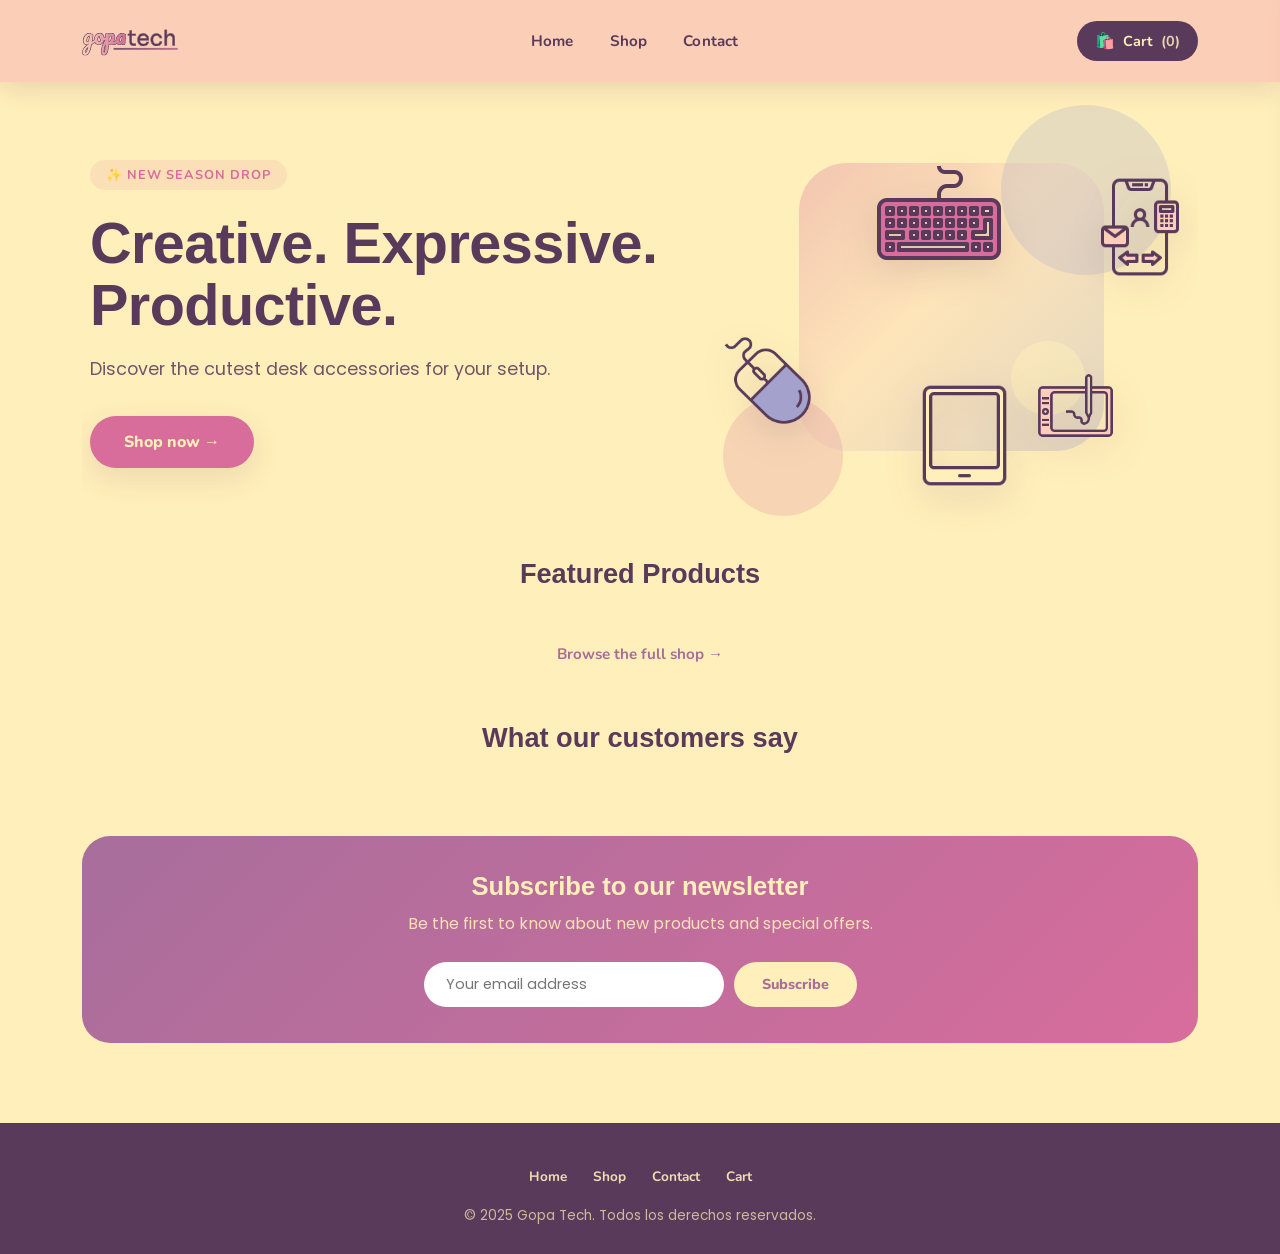
==== commit bf3602b8: "Hero: ilustraciones line art recoloreadas + formas geometricas de fondo Reemplaza los emojis del her" ====
--- a/index.html
+++ b/index.html
@@ -63,12 +63,16 @@
         </div>
 
         <div class="hero-visual" aria-hidden="true">
-          <span class="hero-mat"></span>
-          <span class="hero-blob hero-blob--2"></span>
-          <span class="hero-emoji">🎧</span>
-          <span class="hero-emoji hero-emoji--2">⌨️</span>
-          <span class="hero-emoji hero-emoji--3">🖱️</span>
-          <span class="hero-emoji hero-emoji--4">💡</span>
+          <span class="hero-bg-rect"></span>
+          <span class="hero-bg-circle hero-bg-circle--1"></span>
+          <span class="hero-bg-circle hero-bg-circle--2"></span>
+          <span class="hero-bg-circle hero-bg-circle--3"></span>
+
+          <img src="img/hero-icons/teclado.png" alt="" class="hero-icon hero-icon--1" loading="lazy" />
+          <img src="img/hero-icons/raton.png" alt="" class="hero-icon hero-icon--2" loading="lazy" />
+          <img src="img/hero-icons/telefono-inteligente.png" alt="" class="hero-icon hero-icon--3" loading="lazy" />
+          <img src="img/hero-icons/tableta.png" alt="" class="hero-icon hero-icon--4" loading="lazy" />
+          <img src="img/hero-icons/tableta-digitalizadora.png" alt="" class="hero-icon hero-icon--5" loading="lazy" />
         </div>
       </div>
     </section>
--- a/styles.css
+++ b/styles.css
@@ -233,71 +233,115 @@
   height: 360px;
 }
 
-/* "desk mat": la base ya no es un blob genérico, sugiere el mousepad/
-   escritorio sobre el que "descansan" los accesorios flotantes */
-.hero-mat {
+/* Formas geométricas de fondo: solo color/profundidad ambiental, no una
+   tarjeta. Muy transparentes, sin borde ni sombra, y por detrás de todo
+   (van primero en el HTML; los íconos se apilan encima por orden natural). */
+.hero-bg-rect,
+.hero-bg-circle {
   position: absolute;
-  inset: 18px 10px 18px 56px;
-  border-radius: 42px;
-  background: linear-gradient(145deg, var(--durazno), var(--lavanda));
-  box-shadow: var(--shadow-soft);
-}
-
-.hero-mat::after {
-  content: "";
-  position: absolute;
-  inset: 14px;
-  border: 2px dashed rgba(255, 255, 255, 0.45);
-  border-radius: 30px;
-}
-
-.hero-blob {
-  position: absolute;
+  pointer-events: none;
+}
+
+.hero-bg-rect {
+  top: 8%;
+  left: 18%;
+  width: 64%;
+  height: 80%;
+  border-radius: 48px;
+  background: linear-gradient(
+    135deg,
+    rgba(216, 109, 156, 0.32),
+    rgba(251, 206, 183, 0.32) 45%,
+    rgba(164, 162, 204, 0.32)
+  );
+}
+
+.hero-bg-circle {
   border-radius: 50%;
 }
 
-.hero-blob--2 {
+.hero-bg-circle--1 {
+  width: 170px;
+  height: 170px;
+  top: -8%;
+  right: 4%;
+  background: var(--lavanda);
+  opacity: 0.25;
+}
+
+.hero-bg-circle--2 {
   width: 120px;
   height: 120px;
-  bottom: -18px;
-  left: -10px;
+  bottom: -6%;
+  left: 2%;
   background: var(--rosa);
-  opacity: 0.22;
-}
-
-.hero-emoji {
+  opacity: 0.2;
+}
+
+.hero-bg-circle--3 {
+  width: 74px;
+  height: 74px;
+  bottom: 22%;
+  right: 22%;
+  background: var(--crema);
+  opacity: 0.55;
+}
+
+/* Ilustraciones: quedan por encima de las formas de fondo (z-index de
+   respaldo, ya alcanza con ir después en el HTML). Tamaño en vw para que se
+   achiquen solas en mobile (evita overflow horizontal) y no compiten con el
+   copy porque en desktop viven en la columna derecha, y en mobile van debajo. */
+.hero-icon {
   position: absolute;
-  font-size: 3.6rem;
-  filter: drop-shadow(0 12px 18px rgba(90, 58, 90, 0.25));
-  animation: float-soft 5s ease-in-out infinite;
-  top: 40px;
-  right: 110px;
-}
-
-.hero-emoji--2 {
-  font-size: 2.6rem;
-  top: 130px;
-  left: 60px;
-  animation-delay: 0.6s;
-}
-
-.hero-emoji--3 {
-  font-size: 2.3rem;
-  bottom: 46px;
-  right: 60px;
-  animation-delay: 1.2s;
-}
-
-.hero-emoji--4 {
-  font-size: 1.8rem;
-  bottom: 40px;
-  left: 90px;
-  animation-delay: 1.8s;
-}
-
+  z-index: 1;
+  filter: drop-shadow(0 10px 18px rgba(90, 58, 90, 0.16));
+  animation: float-soft 7s ease-in-out infinite;
+}
+
+/* Microinteracción sutil: sube/baja unos pocos px y el tilt fijo (--rot)
+   oscila apenas unos grados de más — nada exagerado. */
 @keyframes float-soft {
-  0%, 100% { transform: translateY(0); }
-  50% { transform: translateY(-14px); }
+  0%, 100% { transform: translateY(0) rotate(var(--rot, 0deg)); }
+  50% { transform: translateY(-8px) rotate(calc(var(--rot, 0deg) + 2.5deg)); }
+}
+
+.hero-icon--1 {
+  width: clamp(64px, 10vw, 128px);
+  top: 4%;
+  left: 34%;
+  --rot: -6deg;
+}
+
+.hero-icon--2 {
+  width: clamp(46px, 7vw, 92px);
+  top: 56%;
+  left: 2%;
+  --rot: 8deg;
+  animation-delay: 0.5s;
+}
+
+.hero-icon--3 {
+  width: clamp(50px, 8vw, 100px);
+  top: 12%;
+  right: 0;
+  --rot: 5deg;
+  animation-delay: 1s;
+}
+
+.hero-icon--4 {
+  width: clamp(54px, 8vw, 106px);
+  bottom: 2%;
+  left: 42%;
+  --rot: -4deg;
+  animation-delay: 1.5s;
+}
+
+.hero-icon--5 {
+  width: clamp(42px, 6vw, 84px);
+  bottom: 14%;
+  right: 16%;
+  --rot: 10deg;
+  animation-delay: 2s;
 }
 
 /* ================================
@@ -1103,15 +1147,12 @@
     padding: 40px 8px 56px;
   }
 
-  .hero-emoji {
-    display: none;
-  }
-
-  .hero-mat {
-    inset: 10px 30px;
-  }
-
-  .hero-blob--2 {
+  .hero-visual {
+    height: 190px;
+  }
+
+  /* una menos para no amontonar en pantallas muy chicas */
+  .hero-icon--5 {
     display: none;
   }
 
